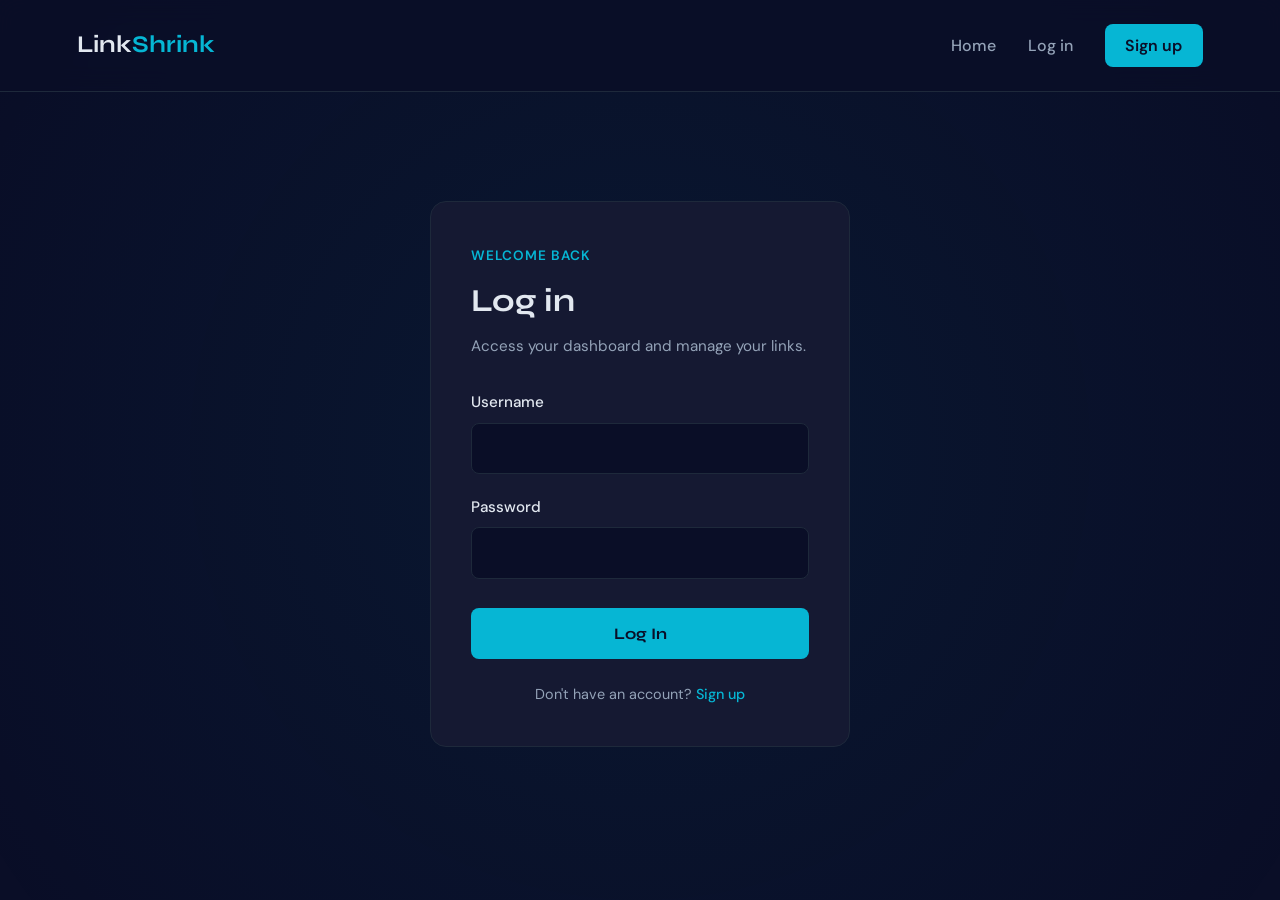
==== src/main/resources/static/dashboard.html @ c46f7f19 "feat: dashboard page to create and view links" ====
<!DOCTYPE html>
<html lang="en">
<head>
  <meta charset="UTF-8">
  <meta name="viewport" content="width=device-width, initial-scale=1.0">
  <title>Dashboard — LinkShrink</title>
  <link href="https://fonts.googleapis.com/css2?family=Syne:wght@400;600;700;800&family=DM+Sans:wght@300;400;500&display=swap" rel="stylesheet">
  <link rel="stylesheet" href="css/styles.css">
</head>
<body>
  <div class="glow"></div>
  <div id="navbar"></div>

  <main class="dash">
    <!-- header -->
    <div class="dash-head">
      <span class="section-label">Your workspace</span>
      <h1 class="dash-title">Dashboard</h1>
      <p class="dash-sub">Create short links and track every click.</p>
    </div>

    <!-- create-link card -->
    <div class="create-card">
      <label for="longUrl" class="create-label">Paste a long URL</label>
      <div class="create-row">
        <input type="url" id="longUrl" placeholder="https://example.com/very/long/link..." />
        <button id="shortenBtn" class="btn-primary">Shorten</button>
      </div>
      <div id="createMsg" class="form-message"></div>
    </div>

    <!-- links list -->
    <div class="links-head">
      <h2>Your links</h2>
      <button id="refreshBtn" class="btn-outline btn-sm">Refresh</button>
    </div>

    <div id="linksContainer">
      <p class="empty-state" id="emptyState">Loading your links...</p>
      <!-- link cards injected here by JS -->
    </div>
  </main>

  <script src="js/auth.js"></script>
  <script src="js/nav.js"></script>
  <script>
    // ===== guard: must be logged in =====
    if (!isLoggedIn()) {
      window.location.href = 'login.html';
    }

    const BASE = API_BASE;   // from auth.js (http://localhost:8080)

    // ---- CREATE a short link ----
    document.getElementById('shortenBtn').addEventListener('click', async () => {
      const input = document.getElementById('longUrl');
      const msg = document.getElementById('createMsg');
      const btn = document.getElementById('shortenBtn');
      const longUrl = input.value.trim();

      if (!longUrl) {
        showMsg(msg, 'Please paste a URL first.', 'error');
        return;
      }

      btn.disabled = true; btn.textContent = 'Shortening...';
      try {
        // fetchProtected attaches the JWT automatically (from auth.js)
        const res = await fetchProtected('/api/shorten', {
          method: 'POST',
          headers: { 'Content-Type': 'application/json' },
          body: JSON.stringify({ longUrl })
        });

        if (res.ok) {
          input.value = '';
          showMsg(msg, 'Short link created!', 'success');
          loadLinks();   // refresh the list
        } else if (res.status === 401) {
          window.location.href = 'login.html';   // token expired
        } else {
          throw new Error('Could not create link');
        }
      } catch (err) {
        showMsg(msg, err.message, 'error');
      } finally {
        btn.disabled = false; btn.textContent = 'Shorten';
      }
    });

    // ---- LOAD your links ----
    async function loadLinks() {
      const container = document.getElementById('linksContainer');
      try {
        const res = await fetchProtected('/api/my-links');
        if (res.status === 401) { window.location.href = 'login.html'; return; }
        const links = await res.json();

        if (!links.length) {
          container.innerHTML = `<p class="empty-state">No links yet — paste a URL above to create your first one.</p>`;
          return;
        }

        // build a card for each link
        container.innerHTML = links.map(link => `
          <div class="link-card">
            <div class="link-info">
              <a class="short-url" href="${BASE}/r/${link.shortCode}" target="_blank">${BASE}/r/${link.shortCode}</a>
              <span class="long-url" title="${link.longUrl}">${link.longUrl}</span>
            </div>
            <div class="link-meta">
              <span class="clicks">${link.clickCount} clicks</span>
              <button class="btn-outline btn-sm copy-btn" data-url="${BASE}/r/${link.shortCode}">Copy</button>
            </div>
          </div>
        `).join('');

        // wire up copy buttons
        document.querySelectorAll('.copy-btn').forEach(b => {
          b.addEventListener('click', () => {
            navigator.clipboard.writeText(b.dataset.url);
            b.textContent = 'Copied!';
            setTimeout(() => { b.textContent = 'Copy'; }, 1500);
          });
        });
      } catch (err) {
        container.innerHTML = `<p class="empty-state">Couldn't load links. Try refreshing.</p>`;
      }
    }

    function showMsg(el, text, type) {
      el.textContent = text;
      el.className = 'form-message ' + type;
      el.style.display = 'block';
      setTimeout(() => { el.style.display = 'none'; }, 3000);
    }

    document.getElementById('refreshBtn').addEventListener('click', loadLinks);

    // load on page open
    loadLinks();
  </script>
</body>
</html>
---- src/main/resources/static/css/styles.css ----
/* ============================================================
   LINKSHRINK — SHARED STYLESHEET (all pages link this one file)
   Change --accent to rebrand the whole site instantly.
   ============================================================ */

/* ---- reset ---- */
* { margin: 0; padding: 0; box-sizing: border-box; }

/* ---- theme tokens ---- */
:root {
  --bg: #0a0e27;
  --bg-secondary: #151932;
  --accent: #06b6d4;                    /* cyan — change to rebrand */
  --accent-glow: rgba(6,182,212,0.4);
  --text: #e2e8f0;
  --text-dim: #94a3b8;
  --border: #1e293b;
}

html { scroll-behavior: smooth; }
body {
  font-family: 'DM Sans', sans-serif;
  background: var(--bg); color: var(--text);
  line-height: 1.6; overflow-x: hidden; min-height: 100vh;
}

/* ---- ambient glow ---- */
.glow {
  position: fixed; top: -50%; left: -50%; width: 200%; height: 200%;
  background: radial-gradient(circle at 50% 50%, var(--accent-glow) 0%, transparent 50%);
  opacity: 0.15; pointer-events: none; z-index: -1;
}

/* ---- navbar (built dynamically by nav.js) ---- */
nav {
  position: fixed; top: 0; left: 0; right: 0;
  display: flex; justify-content: space-between; align-items: center;
  padding: 1.5rem 6%;
  background: rgba(10,14,39,0.8); backdrop-filter: blur(12px);
  border-bottom: 1px solid var(--border); z-index: 1000;
}
.nav-logo { font-family: 'Syne', sans-serif; font-size: 1.5rem; font-weight: 700; color: var(--text); text-decoration: none; }
.nav-logo span { color: var(--accent); }
nav ul { display: flex; list-style: none; gap: 2rem; align-items: center; }
nav ul li a { color: var(--text-dim); text-decoration: none; font-weight: 500; transition: color 0.3s; cursor: pointer; }
nav ul li a:hover { color: var(--accent); }
.pro-badge { background: var(--accent); color: #0a0e27; padding: 0.2rem 0.7rem; border-radius: 50px; font-size: 0.8rem; font-weight: 700; }

/* ---- buttons (shared) ---- */
.btn-primary, .btn-outline {
  padding: 0.9rem 2.2rem; border-radius: 8px; text-decoration: none;
  font-weight: 600; transition: all 0.3s; display: inline-block; cursor: pointer; border: none; font-family: inherit; font-size: 1rem;
}
.btn-primary { background: var(--accent); color: #0a0e27; }
.btn-primary:hover { transform: translateY(-2px); box-shadow: 0 10px 30px var(--accent-glow); }
.btn-outline { border: 2px solid var(--accent); color: var(--accent); background: transparent; }
.btn-outline:hover { background: rgba(6,182,212,0.1); }
.nav-btn { padding: 0.55rem 1.3rem !important; }

/* ---- form group (shared: login, signup, dashboard) ---- */
.form-group { margin-bottom: 1.3rem; }
.form-group label { display: block; margin-bottom: 0.5rem; font-weight: 500; color: var(--text); font-size: 0.95rem; }
.form-group input {
  width: 100%; padding: 0.9rem 1rem; background: var(--bg); border: 1px solid var(--border);
  border-radius: 8px; color: var(--text); font-size: 1rem; font-family: 'DM Sans', sans-serif; transition: border-color 0.3s;
}
.form-group input:focus { outline: none; border-color: var(--accent); }

.submit-btn {
  width: 100%; padding: 1rem; margin-top: 0.5rem; background: var(--accent); color: #0a0e27;
  border: none; border-radius: 8px; font-size: 1rem; font-weight: 700; cursor: pointer; font-family: 'Syne', sans-serif; transition: all 0.3s;
}
.submit-btn:hover { transform: translateY(-2px); box-shadow: 0 10px 30px var(--accent-glow); }
.submit-btn:disabled { opacity: 0.6; cursor: not-allowed; transform: none; }

/* ---- message toast (shared) ---- */
.form-message { display: none; margin-top: 1.3rem; padding: 0.9rem; border-radius: 8px; font-weight: 500; text-align: center; font-size: 0.9rem; }
.form-message.success { background: rgba(34,197,94,0.1); border: 1px solid #22c55e; color: #4ade80; }
.form-message.error { background: rgba(239,68,68,0.1); border: 1px solid #ef4444; color: #f87171; }

/* ============================================================
   PAGE-SPECIFIC SECTIONS (kept in the same file, clearly labeled)
   ============================================================ */

/* ---- HOME hero ---- */
.hero {
  min-height: 100vh; display: flex; flex-direction: column; justify-content: center; align-items: center;
  text-align: center; padding: 6rem 1.5rem 3rem; max-width: 800px; margin: 0 auto;
}
.hero-tag {
  display: inline-block; padding: 0.5rem 1rem; background: rgba(6,182,212,0.1); border: 1px solid var(--accent);
  border-radius: 50px; color: var(--accent); font-size: 0.9rem; font-weight: 500; margin-bottom: 1.5rem;
}
.hero h1 { font-family: 'Syne', sans-serif; font-size: 3.5rem; font-weight: 800; line-height: 1.1; margin-bottom: 1.2rem; }
.hero h1 .accent { color: var(--accent); }
.hero p { font-size: 1.15rem; color: var(--text-dim); max-width: 560px; margin-bottom: 2.5rem; }
.hero .btns { display: flex; gap: 1rem; flex-wrap: wrap; justify-content: center; }

/* ---- AUTH card (login + signup) ---- */
.auth-wrapper { min-height: 100vh; display: flex; justify-content: center; align-items: center; padding: 6rem 1.5rem 3rem; }
.auth-card { background: var(--bg-secondary); border: 1px solid var(--border); border-radius: 16px; padding: 2.5rem; width: 100%; max-width: 420px; }
.auth-card .label { display: inline-block; color: var(--accent); font-weight: 600; text-transform: uppercase; font-size: 0.85rem; letter-spacing: 1px; margin-bottom: 0.5rem; }
.auth-card h1 { font-family: 'Syne', sans-serif; font-size: 2rem; font-weight: 700; margin-bottom: 0.5rem; }
.auth-card .sub { color: var(--text-dim); margin-bottom: 2rem; font-size: 0.95rem; }
.auth-foot { text-align: center; margin-top: 1.5rem; color: var(--text-dim); font-size: 0.9rem; }
.auth-foot a { color: var(--accent); text-decoration: none; font-weight: 500; }

/* ---- responsive ---- */
@media (max-width: 640px) {
  .hero h1 { font-size: 2.4rem; }
  nav ul { gap: 1rem; }
  nav ul li a { font-size: 0.9rem; }
}
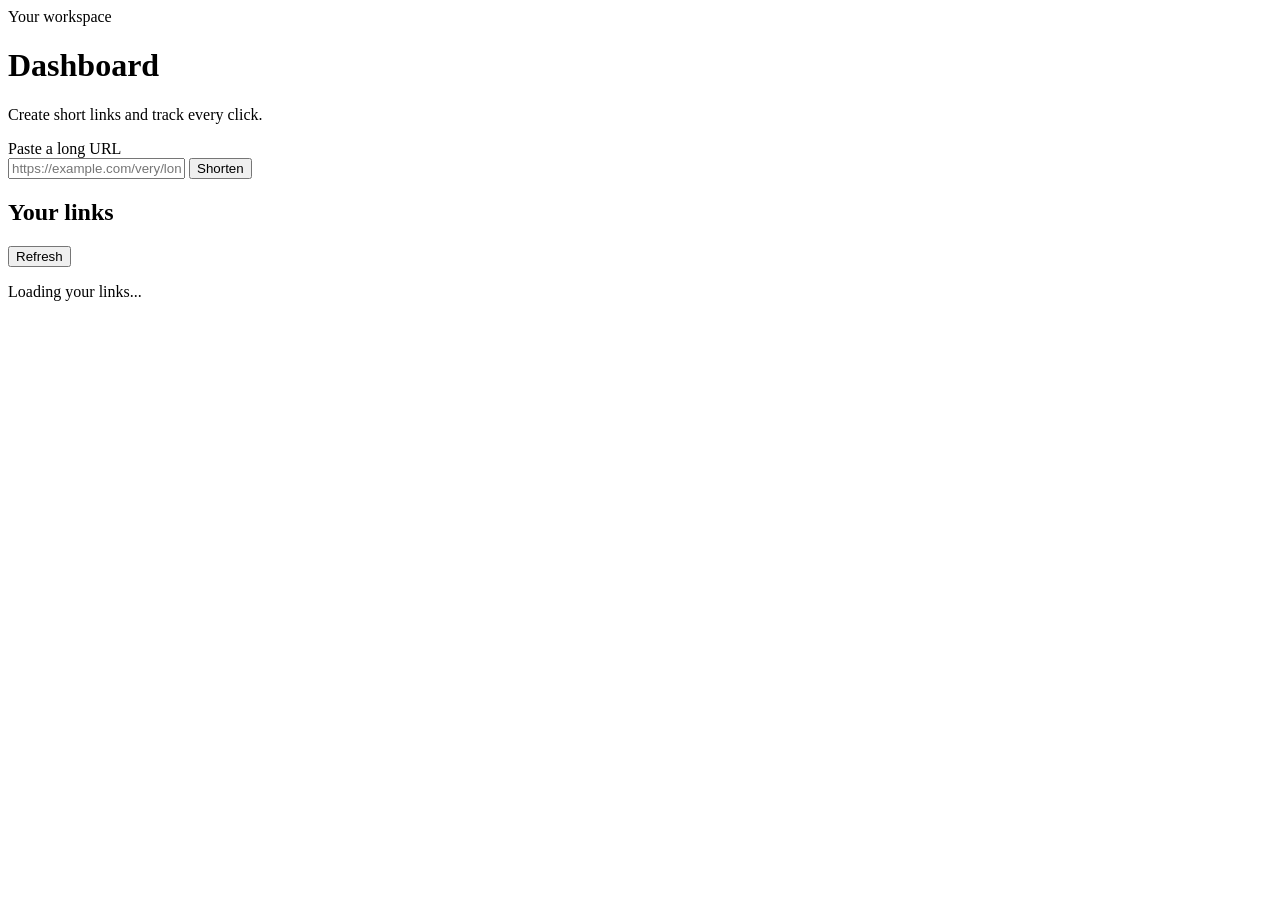
==== commit c153818c: "Serve static assets from CloudFront/S3" ====
--- a/src/main/resources/static/dashboard.html
+++ b/src/main/resources/static/dashboard.html
@@ -1,108 +1,136 @@
 <!DOCTYPE html>
 <html lang="en">
+
 <head>
-  <meta charset="UTF-8">
-  <meta name="viewport" content="width=device-width, initial-scale=1.0">
-  <title>Dashboard — LinkShrink</title>
-  <link href="https://fonts.googleapis.com/css2?family=Syne:wght@400;600;700;800&family=DM+Sans:wght@300;400;500&display=swap" rel="stylesheet">
-  <link rel="stylesheet" href="css/styles.css">
+    <meta charset="UTF-8">
+    <meta name="viewport" content="width=device-width, initial-scale=1.0">
+    <title>Dashboard — LinkShrink</title>
+    <link
+        href="https://fonts.googleapis.com/css2?family=Syne:wght@400;600;700;800&family=DM+Sans:wght@300;400;500&display=swap"
+        rel="stylesheet">
+    <!-- <link rel="stylesheet" href="css/styles.css"> -->
+    <link rel="stylesheet" href="https://d2c3wbw9fr9jgq.cloudfront.net/static/styles.css">
 </head>
+
 <body>
-  <div class="glow"></div>
-  <div id="navbar"></div>
+    <div class="glow"></div>
+    <div id="navbar"></div>
 
-  <main class="dash">
-    <!-- header -->
-    <div class="dash-head">
-      <span class="section-label">Your workspace</span>
-      <h1 class="dash-title">Dashboard</h1>
-      <p class="dash-sub">Create short links and track every click.</p>
-    </div>
+    <main class="dash">
+        <div class="dash-head">
+            <span class="section-label">Your workspace</span>
+            <h1 class="dash-title">Dashboard</h1>
+            <p class="dash-sub">Create short links and track every click.</p>
+        </div>
 
-    <!-- create-link card -->
-    <div class="create-card">
-      <label for="longUrl" class="create-label">Paste a long URL</label>
-      <div class="create-row">
-        <input type="url" id="longUrl" placeholder="https://example.com/very/long/link..." />
-        <button id="shortenBtn" class="btn-primary">Shorten</button>
-      </div>
-      <div id="createMsg" class="form-message"></div>
-    </div>
+        <div class="create-card">
+            <label for="longUrl" class="create-label">Paste a long URL</label>
+            <div class="create-row">
+                <input type="url" id="longUrl" placeholder="https://example.com/very/long/link..." />
+                <button id="shortenBtn" class="btn-primary">Shorten</button>
+            </div>
+            <div id="createMsg" class="form-message"></div>
+        </div>
 
-    <!-- links list -->
-    <div class="links-head">
-      <h2>Your links</h2>
-      <button id="refreshBtn" class="btn-outline btn-sm">Refresh</button>
-    </div>
+        <div class="links-head">
+            <h2>Your links</h2>
+            <button id="refreshBtn" class="btn-outline btn-sm">Refresh</button>
+        </div>
 
-    <div id="linksContainer">
-      <p class="empty-state" id="emptyState">Loading your links...</p>
-      <!-- link cards injected here by JS -->
-    </div>
-  </main>
+        <div id="linksContainer">
+            <p class="empty-state" id="emptyState">Loading your links...</p>
+        </div>
+    </main>
 
-  <script src="js/auth.js"></script>
-  <script src="js/nav.js"></script>
-  <script>
-    // ===== guard: must be logged in =====
-    if (!isLoggedIn()) {
-      window.location.href = 'login.html';
-    }
+    <!-- <script src="js/auth.js"></script> -->
+    <!-- <script src="js/nav.js"></script> -->
+    <script src="https://d2c3wbw9fr9jgq.cloudfront.net/static/auth.js"></script>
+    <script src="https://d2c3wbw9fr9jgq.cloudfront.net/static/nav.js"></script>
+    <script>
+        if (!isLoggedIn()) {
+            window.location.href = 'login.html';
+        }
 
-    const BASE = API_BASE;   // from auth.js (http://localhost:8080)
+        (async function checkUpgradeReturn() {
+            const params = new URLSearchParams(window.location.search);
+            if (params.get('upgraded') === 'true' && params.get('session_id')) {
+                try {
+                    const res = await fetchProtected('/api/confirm-upgrade', {
+                        method: 'POST',
+                        headers: { 'Content-Type': 'application/json' },
+                        body: JSON.stringify({ sessionId: params.get('session_id') })
+                    });
+                    if (res.ok) {
+                        alert('🎉 Upgraded to Pro! You now have unlimited links.');
+                        window.history.replaceState({}, '', 'dashboard.html');
+                    } else {
+                        const data = await res.json().catch(() => ({}));
+                        console.error('Upgrade failed:', data);
+                    }
+                } catch (e) { console.error('Upgrade error:', e); }
+            }
+        })();
 
-    // ---- CREATE a short link ----
-    document.getElementById('shortenBtn').addEventListener('click', async () => {
-      const input = document.getElementById('longUrl');
-      const msg = document.getElementById('createMsg');
-      const btn = document.getElementById('shortenBtn');
-      const longUrl = input.value.trim();
+        const BASE = API_BASE;
 
-      if (!longUrl) {
-        showMsg(msg, 'Please paste a URL first.', 'error');
-        return;
-      }
+        document.getElementById('shortenBtn').addEventListener('click', async () => {
+            const input = document.getElementById('longUrl');
+            const msg = document.getElementById('createMsg');
+            const btn = document.getElementById('shortenBtn');
+            const longUrl = input.value.trim();
 
-      btn.disabled = true; btn.textContent = 'Shortening...';
-      try {
-        // fetchProtected attaches the JWT automatically (from auth.js)
-        const res = await fetchProtected('/api/shorten', {
-          method: 'POST',
-          headers: { 'Content-Type': 'application/json' },
-          body: JSON.stringify({ longUrl })
+            if (!longUrl) { showMsg(msg, 'Please paste a URL first.', 'error'); return; }
+
+            btn.disabled = true;
+            btn.textContent = 'Shortening...';
+
+            try {
+                const res = await fetchProtected('/api/shorten', {
+                    method: 'POST',
+                    headers: { 'Content-Type': 'application/json' },
+                    body: JSON.stringify({ longUrl })
+                });
+                if (res.ok) {
+                    input.value = '';
+                    showMsg(msg, 'Short link created!', 'success');
+                    loadLinks();
+                } else if (res.status === 401) {
+                    showMsg(msg, 'Session expired. Redirecting to login...', 'error');
+                    setTimeout(() => { window.location.href = 'login.html'; }, 1500);
+                } else if (res.status === 403) {
+                    const data = await res.json().catch(() => ({}));
+                    if (data.error === 'FREE_LIMIT_REACHED') {
+                        msg.innerHTML = `${data.message} <a href="upgrade.html" class="upgrade-link">Upgrade now →</a>`;
+                        msg.className = 'form-message error';
+                        msg.style.display = 'block';
+                    } else {
+                        showMsg(msg, 'Session expired. Redirecting...', 'error');
+                        setTimeout(() => { window.location.href = 'login.html'; }, 1500);
+                    }
+                } else {
+                    showMsg(msg, 'Could not create link', 'error');
+                }
+            } catch (err) {
+                showMsg(msg, 'Network error. Please try again.', 'error');
+            } finally {
+                btn.disabled = false;
+                btn.textContent = 'Shorten';
+            }
         });
 
-        if (res.ok) {
-          input.value = '';
-          showMsg(msg, 'Short link created!', 'success');
-          loadLinks();   // refresh the list
-        } else if (res.status === 401) {
-          window.location.href = 'login.html';   // token expired
-        } else {
-          throw new Error('Could not create link');
-        }
-      } catch (err) {
-        showMsg(msg, err.message, 'error');
-      } finally {
-        btn.disabled = false; btn.textContent = 'Shorten';
-      }
-    });
+        async function loadLinks() {
+            const container = document.getElementById('linksContainer');
+            try {
+                const res = await fetchProtected('/api/my-links');
+                if (res.status === 401 || res.status === 403) { window.location.href = 'login.html'; return; }
+                const links = await res.json();
 
-    // ---- LOAD your links ----
-    async function loadLinks() {
-      const container = document.getElementById('linksContainer');
-      try {
-        const res = await fetchProtected('/api/my-links');
-        if (res.status === 401) { window.location.href = 'login.html'; return; }
-        const links = await res.json();
+                if (!links.length) {
+                    container.innerHTML = `<p class="empty-state">No links yet — paste a URL above to create your first one.</p>`;
+                    return;
+                }
 
-        if (!links.length) {
-          container.innerHTML = `<p class="empty-state">No links yet — paste a URL above to create your first one.</p>`;
-          return;
-        }
-
-        // build a card for each link
-        container.innerHTML = links.map(link => `
+                container.innerHTML = links.map(link => `
           <div class="link-card">
             <div class="link-info">
               <a class="short-url" href="${BASE}/r/${link.shortCode}" target="_blank">${BASE}/r/${link.shortCode}</a>
@@ -115,30 +143,28 @@
           </div>
         `).join('');
 
-        // wire up copy buttons
-        document.querySelectorAll('.copy-btn').forEach(b => {
-          b.addEventListener('click', () => {
-            navigator.clipboard.writeText(b.dataset.url);
-            b.textContent = 'Copied!';
-            setTimeout(() => { b.textContent = 'Copy'; }, 1500);
-          });
-        });
-      } catch (err) {
-        container.innerHTML = `<p class="empty-state">Couldn't load links. Try refreshing.</p>`;
-      }
-    }
+                document.querySelectorAll('.copy-btn').forEach(b => {
+                    b.addEventListener('click', () => {
+                        navigator.clipboard.writeText(b.dataset.url);
+                        b.textContent = 'Copied!';
+                        setTimeout(() => { b.textContent = 'Copy'; }, 1500);
+                    });
+                });
+            } catch (err) {
+                container.innerHTML = `<p class="empty-state">Couldn't load links. Try refreshing.</p>`;
+            }
+        }
 
-    function showMsg(el, text, type) {
-      el.textContent = text;
-      el.className = 'form-message ' + type;
-      el.style.display = 'block';
-      setTimeout(() => { el.style.display = 'none'; }, 3000);
-    }
+        function showMsg(el, text, type) {
+            el.textContent = text;
+            el.className = 'form-message ' + type;
+            el.style.display = 'block';
+            setTimeout(() => { el.style.display = 'none'; }, 3000);
+        }
 
-    document.getElementById('refreshBtn').addEventListener('click', loadLinks);
+        document.getElementById('refreshBtn').addEventListener('click', loadLinks);
+        loadLinks();
+    </script>
+</body>
 
-    // load on page open
-    loadLinks();
-  </script>
-</body>
 </html>
--- a/src/main/resources/static/css/styles.css
+++ b/src/main/resources/static/css/styles.css
@@ -110,4 +110,129 @@
   .hero h1 { font-size: 2.4rem; }
   nav ul { gap: 1rem; }
   nav ul li a { font-size: 0.9rem; }
-}+}
+
+
+
+/* ============================================================
+   DASHBOARD STYLES  (append these to your existing styles.css)
+   ============================================================ */
+
+   .dash {
+    max-width: 800px;
+    margin: 0 auto;
+    padding: 7rem 1.5rem 4rem;
+  }
+  
+  .dash-head { margin-bottom: 2rem; }
+  .dash-title {
+    font-family: 'Syne', sans-serif; font-size: 2.5rem; font-weight: 700; margin: 0.3rem 0;
+  }
+  .dash-sub { color: var(--text-dim); font-size: 1.05rem; }
+  
+  /* ---- create-link card ---- */
+  .create-card {
+    background: var(--bg-secondary);
+    border: 1px solid var(--border);
+    border-radius: 16px;
+    padding: 1.8rem;
+    margin-bottom: 2.5rem;
+  }
+  .create-label {
+    display: block; font-weight: 500; margin-bottom: 0.8rem; font-size: 0.95rem;
+  }
+  .create-row { display: flex; gap: 0.8rem; }
+  .create-row input {
+    flex: 1; padding: 0.9rem 1rem;
+    background: var(--bg); border: 1px solid var(--border);
+    border-radius: 8px; color: var(--text); font-size: 1rem;
+    font-family: 'DM Sans', sans-serif; transition: border-color 0.3s;
+  }
+  .create-row input:focus { outline: none; border-color: var(--accent); }
+  .create-row .btn-primary { white-space: nowrap; }
+  
+  /* ---- links list header ---- */
+  .links-head {
+    display: flex; justify-content: space-between; align-items: center; margin-bottom: 1.2rem;
+  }
+  .links-head h2 { font-family: 'Syne', sans-serif; font-size: 1.5rem; font-weight: 600; }
+  
+  .btn-sm { padding: 0.5rem 1.1rem !important; font-size: 0.9rem; }
+  
+  /* ---- individual link card ---- */
+  .link-card {
+    background: var(--bg-secondary);
+    border: 1px solid var(--border);
+    border-radius: 12px;
+    padding: 1.2rem 1.4rem;
+    margin-bottom: 0.9rem;
+    display: flex; justify-content: space-between; align-items: center; gap: 1rem;
+    transition: border-color 0.3s;
+  }
+  .link-card:hover { border-color: var(--accent); }
+  
+  .link-info { display: flex; flex-direction: column; gap: 0.3rem; overflow: hidden; }
+  .short-url {
+    color: var(--accent); font-weight: 600; text-decoration: none; font-size: 1.05rem;
+  }
+  .short-url:hover { text-decoration: underline; }
+  .long-url {
+    color: var(--text-dim); font-size: 0.88rem;
+    white-space: nowrap; overflow: hidden; text-overflow: ellipsis; max-width: 420px;
+  }
+  
+  .link-meta { display: flex; align-items: center; gap: 1rem; white-space: nowrap; }
+  .clicks {
+    background: rgba(6,182,212,0.12); color: var(--accent);
+    padding: 0.35rem 0.8rem; border-radius: 50px; font-size: 0.85rem; font-weight: 600;
+  }
+  
+  .empty-state {
+    text-align: center; color: var(--text-dim);
+    padding: 2.5rem 1rem; font-size: 1rem;
+  }
+  
+  /* ---- responsive ---- */
+  @media (max-width: 640px) {
+    .create-row { flex-direction: column; }
+    .link-card { flex-direction: column; align-items: flex-start; }
+    .long-url { max-width: 100%; }
+    .link-meta { width: 100%; justify-content: space-between; }
+  }
+
+
+/* ----link to upgrade page---- */
+  .upgrade-link {
+    color: var(--accent); font-weight: 600; text-decoration: none; margin-left: 0.4rem;
+  }
+  .upgrade-link:hover { text-decoration: underline; }
+
+
+
+
+  /* ============================================================
+   UPGRADE PAGE STYLES  (append to styles.css)
+   ============================================================ */
+.price-tag {
+  font-family: 'Syne', sans-serif;
+  font-size: 3rem; font-weight: 700; color: var(--accent);
+  margin: 0.5rem 0;
+}
+.price-period { font-size: 1.1rem; color: var(--text-dim); font-weight: 400; }
+
+.price-features {
+  list-style: none; padding: 0; margin: 1.5rem 0;
+  text-align: left; display: inline-block;
+}
+.price-features li {
+  padding: 0.5rem 0 0.5rem 1.8rem; position: relative; color: var(--text);
+}
+.price-features li::before {
+  content: "✓"; position: absolute; left: 0; color: var(--accent); font-weight: 700;
+}
+
+/* the upgrade link shown on the dashboard when limit is hit */
+.upgrade-link {
+  color: var(--accent); font-weight: 600; text-decoration: none; margin-left: 0.4rem;
+}
+.upgrade-link:hover { text-decoration: underline; }
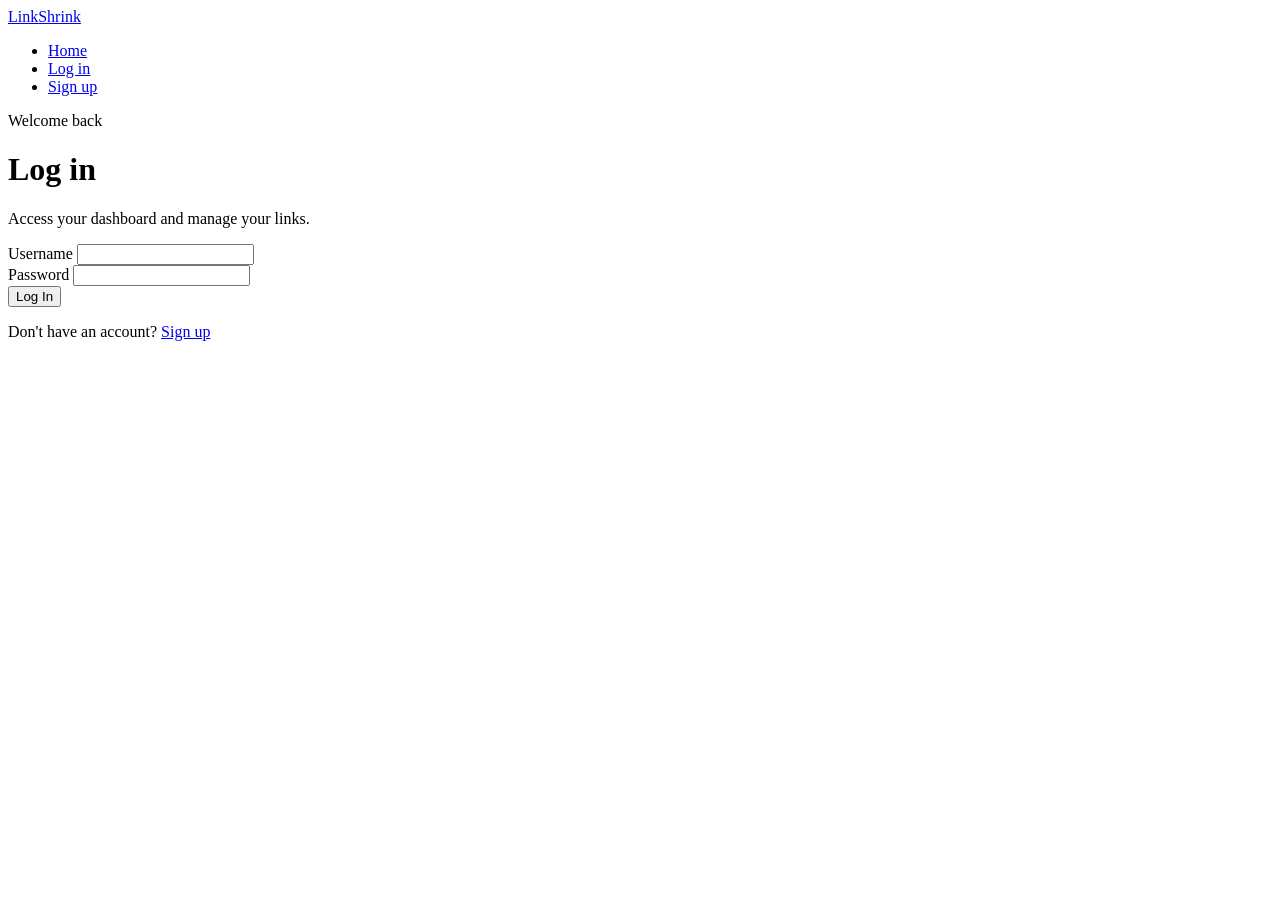
==== commit 692d28d7: "refactor assets" ====
--- a/src/main/resources/static/dashboard.html
+++ b/src/main/resources/static/dashboard.html
@@ -42,10 +42,9 @@
         </div>
     </main>
 
-    <!-- <script src="js/auth.js"></script> -->
-    <!-- <script src="js/nav.js"></script> -->
-    <script src="https://d2c3wbw9fr9jgq.cloudfront.net/static/auth.js"></script>
-    <script src="https://d2c3wbw9fr9jgq.cloudfront.net/static/nav.js"></script>
+    <script src="js/auth.js"></script>
+    <script src="js/nav.js"></script> 
+    
     <script>
         if (!isLoggedIn()) {
             window.location.href = 'login.html';
